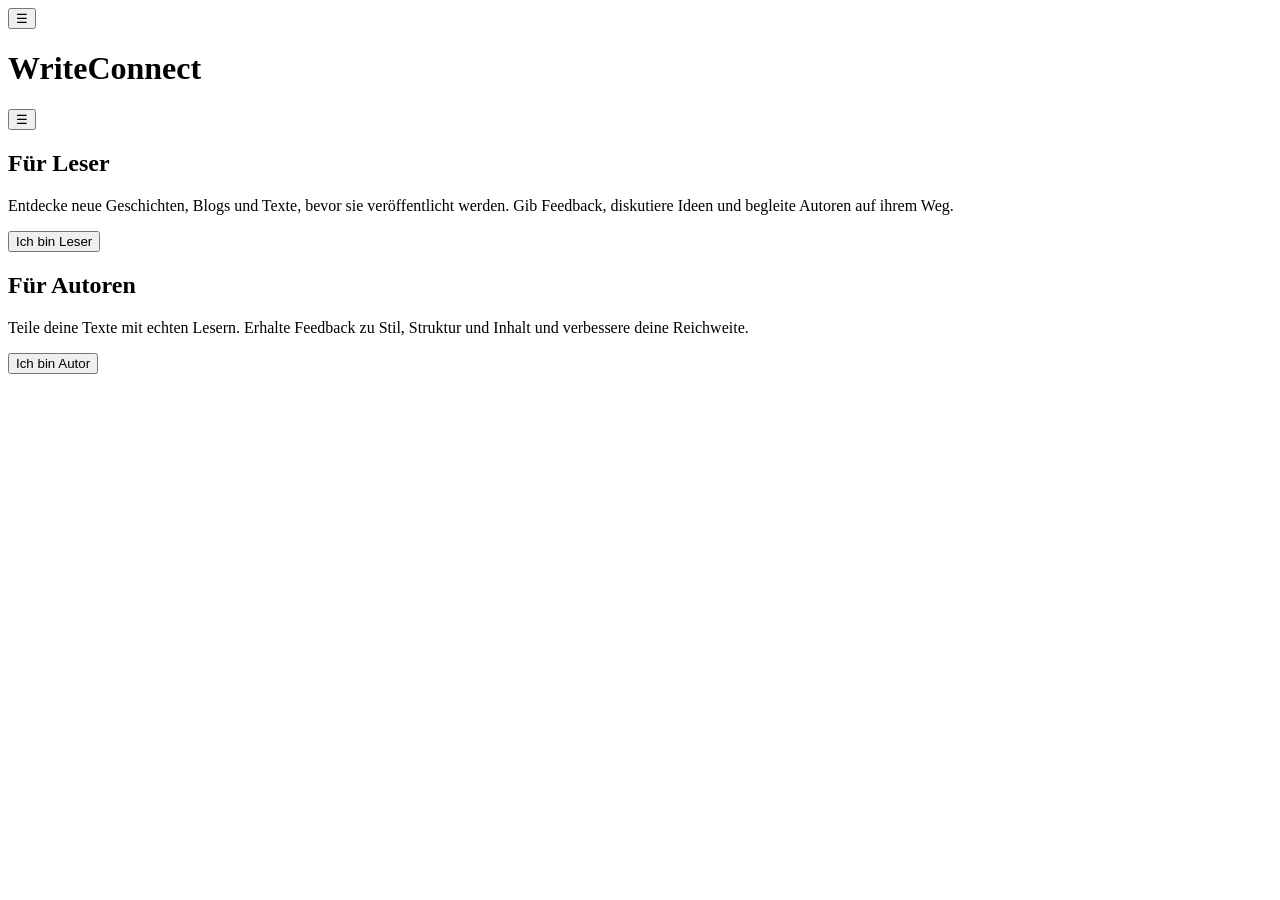
==== index.html @ 09075185 "Create index.html" ====
<!DOCTYPE html>
<html lang="de">
<head>
  <meta charset="UTF-8">
  <meta name="viewport" content="width=device-width, initial-scale=1.0">
  <title>WriteConnect</title>
  <link rel="stylesheet" href="styles.css">
</head>
<body>

  <!-- Top Bar -->
  <header class="top-bar">
    <button class="menu-btn left">☰</button>
    <h1 class="logo">WriteConnect</h1>
    <button class="menu-btn right">☰</button>
  </header>

  <!-- Main Split Layout -->
  <main class="container">

    <!-- Readers -->
    <section class="side readers">
      <div class="content">
        <h2>Für Leser</h2>
        <p>
          Entdecke neue Geschichten, Blogs und Texte, bevor sie veröffentlicht werden.  
          Gib Feedback, diskutiere Ideen und begleite Autoren auf ihrem Weg.
        </p>
        <button class="cta">Ich bin Leser</button>
      </div>
    </section>

    <!-- Writers -->
    <section class="side writers">
      <div class="content">
        <h2>Für Autoren</h2>
        <p>
          Teile deine Texte mit echten Lesern.  
          Erhalte Feedback zu Stil, Struktur und Inhalt und verbessere deine Reichweite.
        </p>
        <button class="cta">Ich bin Autor</button>
      </div>
    </section>

  </main>

</body>
</html>
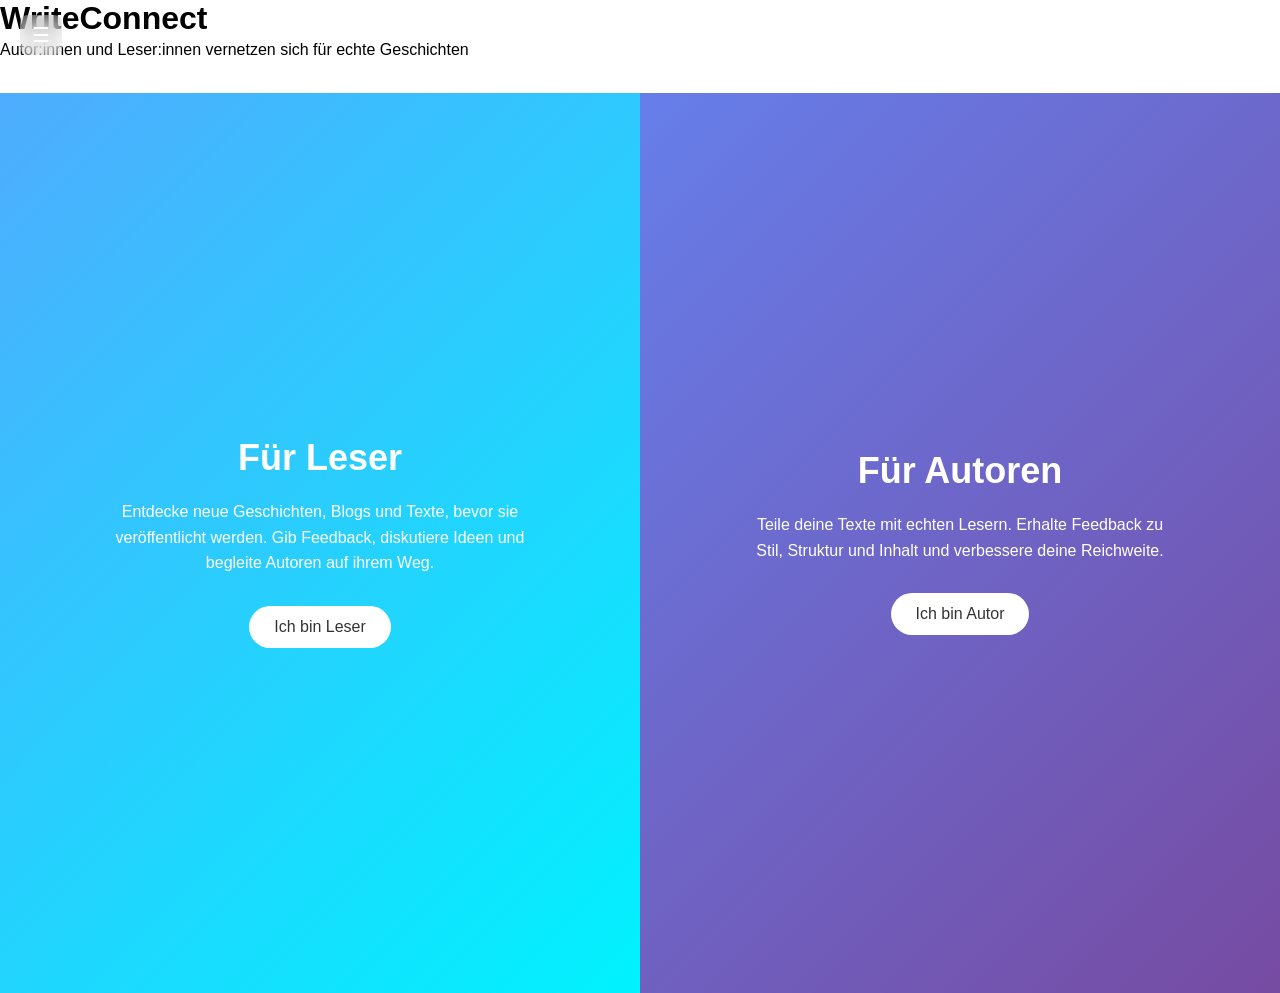
==== commit 37284c84: "Update index.html" ====
--- a/index.html
+++ b/index.html
@@ -8,14 +8,26 @@
 </head>
 <body>
 
-  <!-- Top Bar -->
-  <header class="top-bar">
-    <button class="menu-btn left">☰</button>
-    <h1 class="logo">WriteConnect</h1>
-    <button class="menu-btn right">☰</button>
+  <!-- HERO SECTION -->
+  <header class="hero">
+
+    <div class="overlay"></div>
+
+    <!-- Top Bar -->
+    <div class="top-bar">
+      <button class="menu-btn left">☰</button>
+      <button class="menu-btn right">☰</button>
+    </div>
+
+    <!-- Center Content -->
+    <div class="hero-content">
+      <h1>WriteConnect</h1>
+      <p>Autor:innen und Leser:innen vernetzen sich für echte Geschichten</p>
+    </div>
+
   </header>
 
-  <!-- Main Split Layout -->
+  <!-- MAIN SPLIT SECTION -->
   <main class="container">
 
     <!-- Readers -->
--- a/styles.css
+++ b/styles.css
@@ -0,0 +1,272 @@
+/* Reset */
+* {
+  margin: 0;
+  padding: 0;
+  box-sizing: border-box;
+  font-family: Arial, sans-serif;
+}
+
+/* Body */
+body {
+  height: 100vh;
+  overflow: hidden;
+}
+
+/* Top Bar */
+.top-bar {
+  position: absolute;
+  width: 100%;
+  display: flex;
+  justify-content: space-between;
+  align-items: center;
+  padding: 15px 20px;
+  z-index: 10;
+}
+
+.logo {
+  font-size: 20px;
+  color: white;
+  font-weight: bold;
+}
+
+/* Menu Buttons */
+.menu-btn {
+  background: rgba(255, 255, 255, 0.2);
+  border: none;
+  color: white;
+  font-size: 20px;
+  padding: 8px 12px;
+  border-radius: 8px;
+  cursor: pointer;
+  backdrop-filter: blur(10px);
+}
+
+/* Container */
+.container {
+  display: flex;
+  height: 100vh;
+}
+
+/* Sides */
+.side {
+  flex: 1;
+  display: flex;
+  justify-content: center;
+  align-items: center;
+  text-align: center;
+  padding: 40px;
+  transition: all 0.4s ease;
+}
+
+/* Colors */
+.readers {
+  background: linear-gradient(135deg, #4facfe, #00f2fe);
+  color: white;
+}
+
+.writers {
+  background: linear-gradient(135deg, #667eea, #764ba2);
+  color: white;
+}
+
+/* Content */
+.content {
+  max-width: 420px;
+}
+
+h2 {
+  font-size: 36px;
+  margin-bottom: 20px;
+}
+
+p {
+  font-size: 16px;
+  line-height: 1.6;
+  margin-bottom: 30px;
+}
+
+/* CTA Button */
+.cta {
+  padding: 12px 25px;
+  font-size: 16px;
+  border: none;
+  border-radius: 25px;
+  background: white;
+  color: #333;
+  cursor: pointer;
+  transition: 0.3s;
+}
+
+.cta:hover {
+  transform: scale(1.05);
+}
+
+/* Hover effect desktop */
+.side:hover {
+  flex: 1.2;
+}
+
+/* -------------------- */
+/* 📱 Responsive Design */
+/* -------------------- */
+
+@media (max-width: 900px) {
+  .container {
+    flex-direction: column;
+  }
+
+  .side {
+    height: 50vh;
+  }
+
+  h2 {
+    font-size: 28px;
+  }
+
+  p {
+    font-size: 14px;
+  }
+}
+
+@media (max-width: 500px) {
+  .top-bar {
+    padding: 10px;
+  }
+
+  .logo {
+    font-size: 16px;
+  }
+
+  .menu-btn {
+    font-size: 16px;
+    padding: 6px 10px;
+  }
+
+  .side {
+    padding: 20px;
+  }
+
+  h2 {
+    font-size: 24px;
+  }
+
+  p {
+    font-size: 13px;
+  }
+}
+
+/* ---------------- AUTH PAGE ---------------- */
+
+.auth-body {
+  background: linear-gradient(135deg, #1f1c2c, #928dab);
+  height: 100vh;
+  display: flex;
+  justify-content: center;
+  align-items: center;
+}
+
+.auth-container {
+  background: rgba(255,255,255,0.1);
+  padding: 40px;
+  border-radius: 15px;
+  backdrop-filter: blur(10px);
+  width: 320px;
+  text-align: center;
+  color: white;
+}
+
+.auth-container h1 {
+  margin-bottom: 20px;
+}
+
+.tabs {
+  display: flex;
+  justify-content: space-between;
+  margin-bottom: 20px;
+}
+
+.tabs button {
+  flex: 1;
+  padding: 10px;
+  border: none;
+  cursor: pointer;
+  background: rgba(255,255,255,0.2);
+  color: white;
+}
+
+.box {
+  display: flex;
+  flex-direction: column;
+  gap: 10px;
+}
+
+.box input, .box select {
+  padding: 10px;
+  border: none;
+  border-radius: 8px;
+}
+
+.box button {
+  padding: 10px;
+  border: none;
+  border-radius: 20px;
+  background: white;
+  cursor: pointer;
+}
+
+.hidden {
+  display: none;
+}
+
+
+/* ---------------- DASHBOARD ---------------- */
+
+.dashboard-body {
+  background: #0f172a;
+  color: white;
+  min-height: 100vh;
+}
+
+.dash-header {
+  display: flex;
+  justify-content: space-between;
+  padding: 20px;
+  background: #111827;
+}
+
+.dash-header button {
+  padding: 8px 12px;
+  border: none;
+  border-radius: 8px;
+  cursor: pointer;
+}
+
+.dashboard {
+  padding: 20px;
+}
+
+.card {
+  background: rgba(255,255,255,0.08);
+  padding: 15px;
+  margin-bottom: 15px;
+  border-radius: 10px;
+}
+
+.card input,
+.card textarea,
+.card select {
+  width: 100%;
+  margin: 5px 0;
+  padding: 8px;
+  border-radius: 6px;
+  border: none;
+}
+
+.card textarea {
+  min-height: 100px;
+  resize: vertical;
+}
+
+.hidden {
+  display: none;
+}
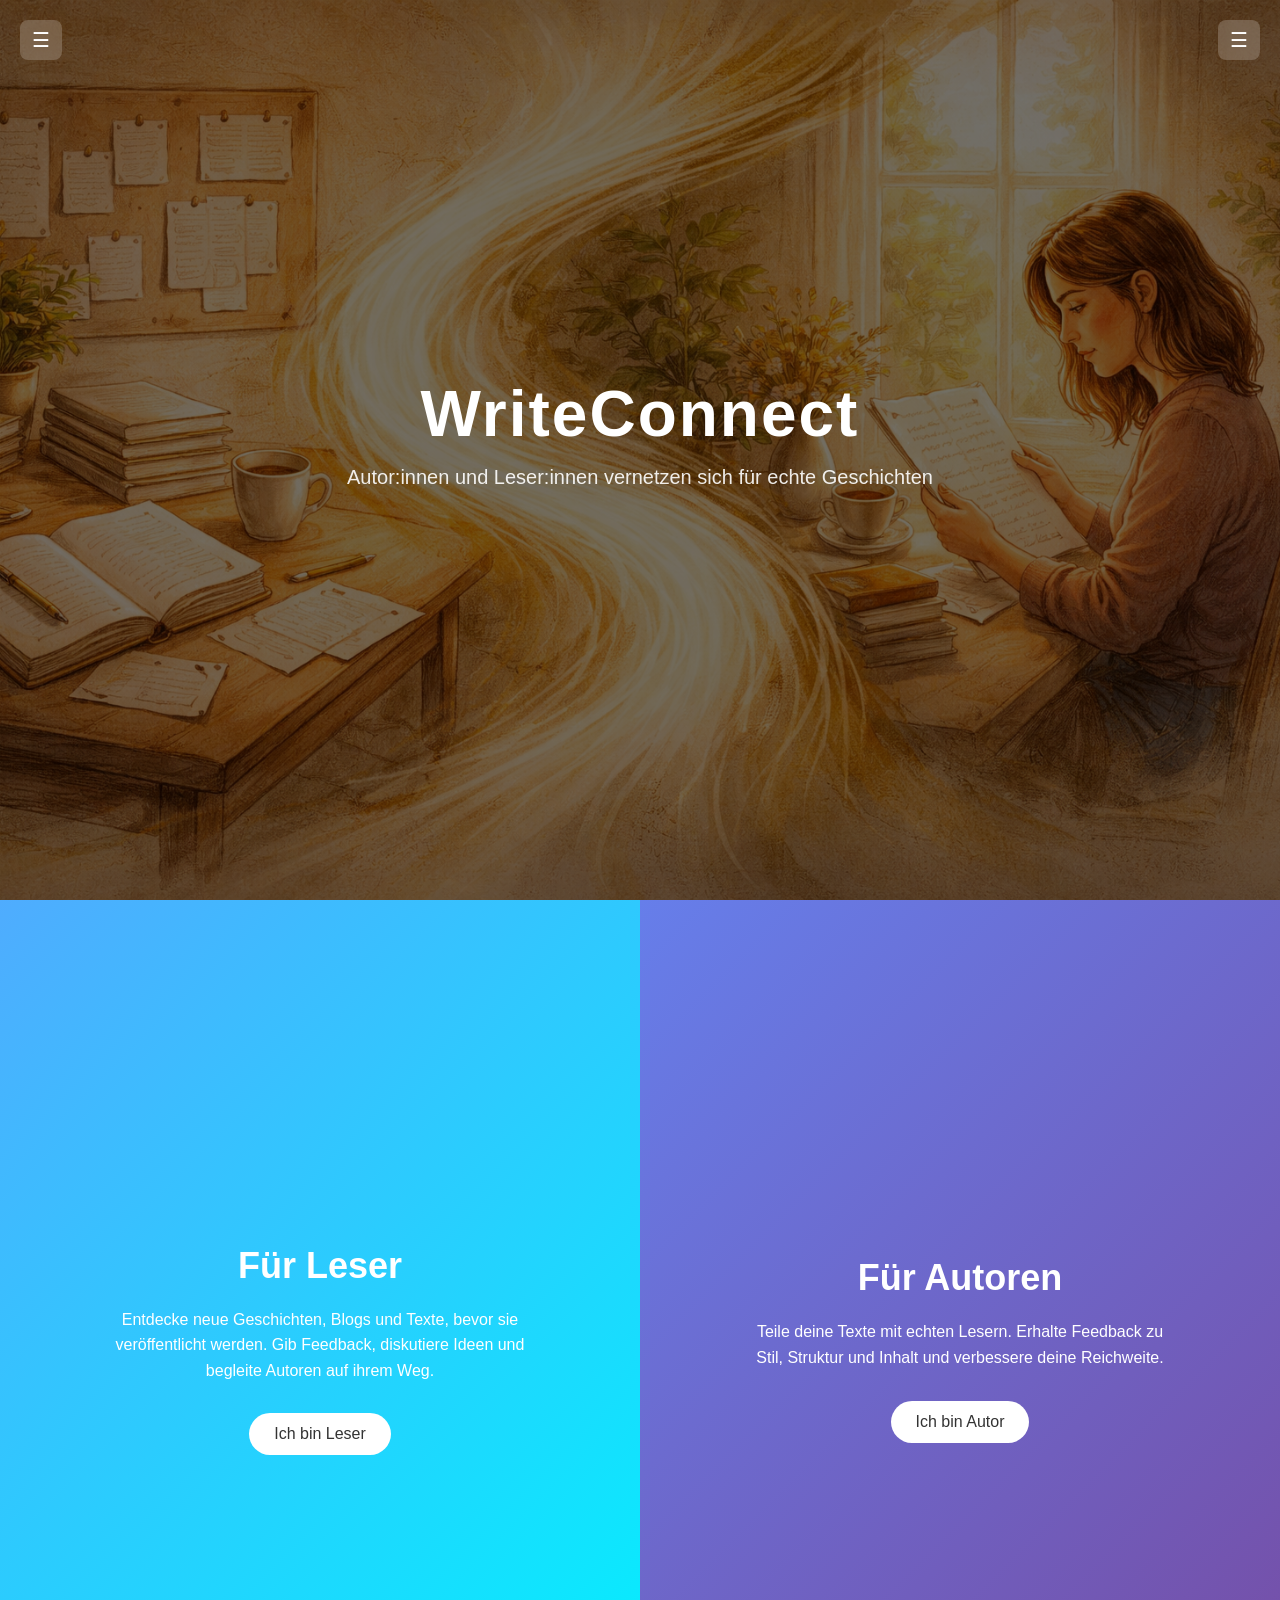
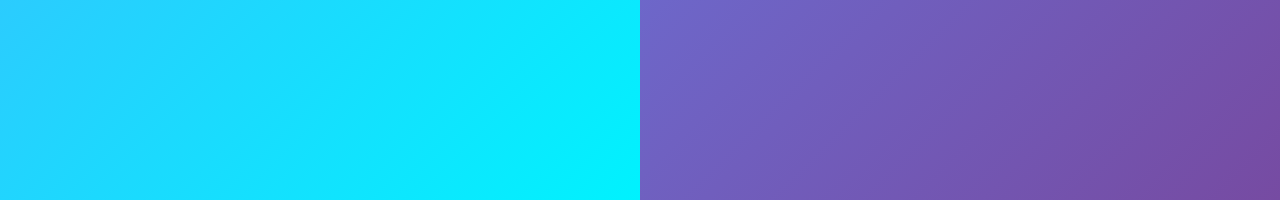
==== commit 7aee455a: "Update index.html" ====
--- a/index.html
+++ b/index.html
@@ -11,18 +11,34 @@
   <!-- HERO SECTION -->
   <header class="hero">
 
+    <!-- Hintergrund-Overlay -->
     <div class="overlay"></div>
 
-    <!-- Top Bar -->
+    <!-- TOP BAR -->
     <div class="top-bar">
+
+      <!-- links -->
       <button class="menu-btn left">☰</button>
+
+      <!-- optional: später Logo oder Login -->
+      <!-- <div class="logo">WriteConnect</div> -->
+
+      <!-- rechts -->
       <button class="menu-btn right">☰</button>
+
     </div>
 
-    <!-- Center Content -->
+    <!-- HERO CONTENT -->
     <div class="hero-content">
       <h1>WriteConnect</h1>
       <p>Autor:innen und Leser:innen vernetzen sich für echte Geschichten</p>
+
+      <!-- optional CTA (empfohlen!) -->
+      <!--
+      <div class="hero-actions">
+        <button class="cta">Jetzt starten</button>
+      </div>
+      -->
     </div>
 
   </header>
@@ -30,7 +46,7 @@
   <!-- MAIN SPLIT SECTION -->
   <main class="container">
 
-    <!-- Readers -->
+    <!-- READERS -->
     <section class="side readers">
       <div class="content">
         <h2>Für Leser</h2>
@@ -42,7 +58,7 @@
       </div>
     </section>
 
-    <!-- Writers -->
+    <!-- WRITERS -->
     <section class="side writers">
       <div class="content">
         <h2>Für Autoren</h2>
--- a/styles.css
+++ b/styles.css
@@ -1,4 +1,3 @@
-/* Reset */
 * {
   margin: 0;
   padding: 0;
@@ -6,23 +5,69 @@
   font-family: Arial, sans-serif;
 }
 
-/* Body */
+/* ---------------- BODY ---------------- */
+
 body {
+  margin: 0;
+  min-height: 100vh;
+  overflow-x: hidden;
+}
+
+/* ---------------- HERO ---------------- */
+
+.hero {
+  position: relative;
   height: 100vh;
-  overflow: hidden;
-}
-
-/* Top Bar */
+  width: 100%;
+  background-image: url("writeconnect.png");
+  background-size: cover;
+  background-position: center;
+  background-repeat: no-repeat;
+  display: flex;
+  justify-content: center;
+  align-items: center;
+  color: white;
+  text-align: center;
+}
+
+/* dunkler Layer */
+.overlay {
+  position: absolute;
+  inset: 0;
+  background: rgba(0,0,0,0.55);
+}
+
+/* Hero Text */
+.hero-content {
+  position: relative;
+  z-index: 2;
+}
+
+.hero-content h1 {
+  font-size: 64px;
+  margin-bottom: 10px;
+  letter-spacing: 2px;
+}
+
+.hero-content p {
+  font-size: 20px;
+  opacity: 0.9;
+}
+
+/* ---------------- TOP BAR ---------------- */
+
 .top-bar {
   position: absolute;
+  top: 0;
   width: 100%;
   display: flex;
   justify-content: space-between;
   align-items: center;
-  padding: 15px 20px;
-  z-index: 10;
-}
-
+  padding: 20px;
+  z-index: 3;
+}
+
+/* Logo (falls genutzt) */
 .logo {
   font-size: 20px;
   color: white;
@@ -41,7 +86,8 @@
   backdrop-filter: blur(10px);
 }
 
-/* Container */
+/* ---------------- MAIN SPLIT ---------------- */
+
 .container {
   display: flex;
   height: 100vh;
@@ -58,7 +104,6 @@
   transition: all 0.4s ease;
 }
 
-/* Colors */
 .readers {
   background: linear-gradient(135deg, #4facfe, #00f2fe);
   color: white;
@@ -69,7 +114,6 @@
   color: white;
 }
 
-/* Content */
 .content {
   max-width: 420px;
 }
@@ -85,7 +129,6 @@
   margin-bottom: 30px;
 }
 
-/* CTA Button */
 .cta {
   padding: 12px 25px;
   font-size: 16px;
@@ -101,65 +144,15 @@
   transform: scale(1.05);
 }
 
-/* Hover effect desktop */
 .side:hover {
   flex: 1.2;
 }
 
-/* -------------------- */
-/* 📱 Responsive Design */
-/* -------------------- */
-
-@media (max-width: 900px) {
-  .container {
-    flex-direction: column;
-  }
-
-  .side {
-    height: 50vh;
-  }
-
-  h2 {
-    font-size: 28px;
-  }
-
-  p {
-    font-size: 14px;
-  }
-}
-
-@media (max-width: 500px) {
-  .top-bar {
-    padding: 10px;
-  }
-
-  .logo {
-    font-size: 16px;
-  }
-
-  .menu-btn {
-    font-size: 16px;
-    padding: 6px 10px;
-  }
-
-  .side {
-    padding: 20px;
-  }
-
-  h2 {
-    font-size: 24px;
-  }
-
-  p {
-    font-size: 13px;
-  }
-}
-
-/* ---------------- AUTH PAGE ---------------- */
+/* ---------------- AUTH ---------------- */
 
 .auth-body {
   background: linear-gradient(135deg, #1f1c2c, #928dab);
-  height: 100vh;
+  min-height: 100vh;
   display: flex;
   justify-content: center;
   align-items: center;
@@ -200,7 +193,8 @@
   gap: 10px;
 }
 
-.box input, .box select {
+.box input,
+.box select {
   padding: 10px;
   border: none;
   border-radius: 8px;
@@ -217,7 +211,6 @@
 .hidden {
   display: none;
 }
-
 
 /* ---------------- DASHBOARD ---------------- */
 
@@ -267,6 +260,45 @@
   resize: vertical;
 }
 
-.hidden {
-  display: none;
-}
+/* ---------------- RESPONSIVE ---------------- */
+
+@media (max-width: 900px) {
+  .container {
+    flex-direction: column;
+  }
+
+  .side {
+    height: 50vh;
+  }
+
+  .hero-content h1 {
+    font-size: 40px;
+  }
+
+  .hero-content p {
+    font-size: 16px;
+  }
+}
+
+@media (max-width: 500px) {
+  .top-bar {
+    padding: 10px;
+  }
+
+  .menu-btn {
+    font-size: 16px;
+    padding: 6px 10px;
+  }
+
+  .side {
+    padding: 20px;
+  }
+
+  h2 {
+    font-size: 24px;
+  }
+
+  p {
+    font-size: 13px;
+  }
+}
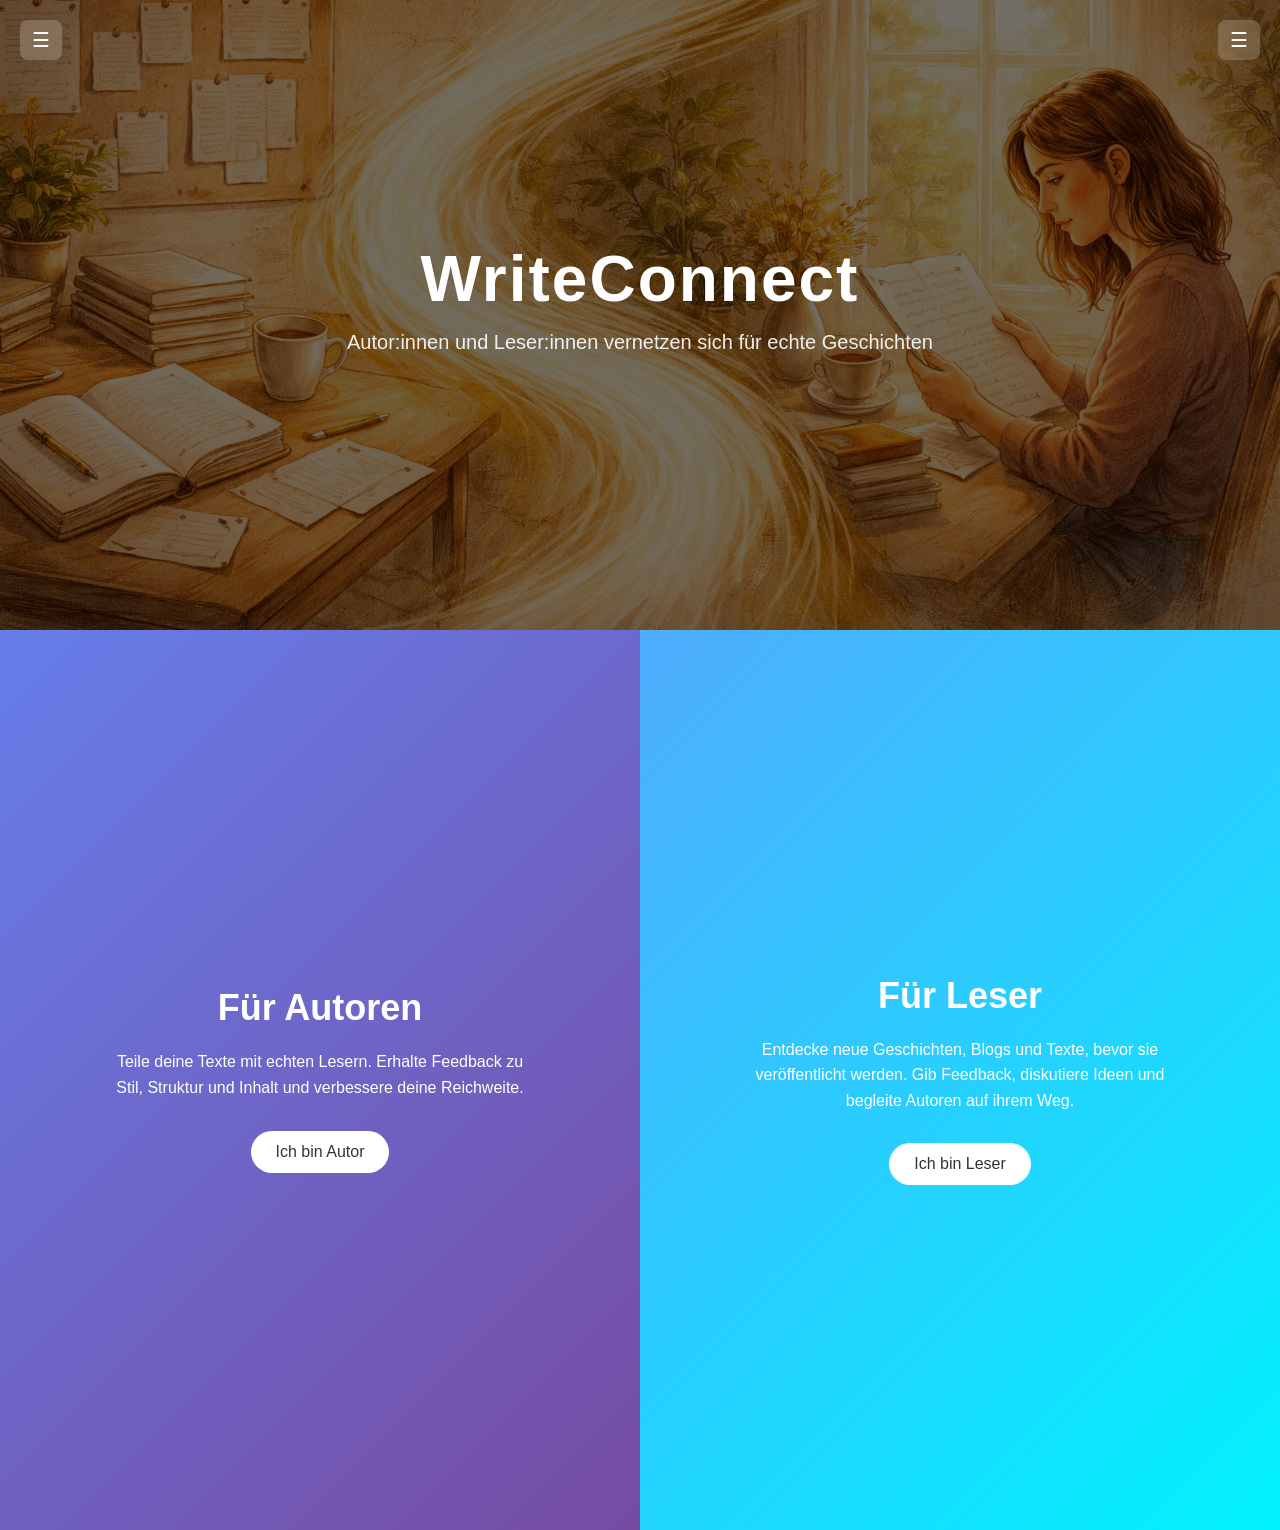
==== commit 55e9efbc: "Update index.html" ====
--- a/index.html
+++ b/index.html
@@ -46,7 +46,21 @@
   <!-- MAIN SPLIT SECTION -->
   <main class="container">
 
-    <!-- READERS -->
+   
+
+  <!-- WRITERS -->
+    <section class="side writers">
+      <div class="content">
+        <h2>Für Autoren</h2>
+        <p>
+          Teile deine Texte mit echten Lesern.  
+          Erhalte Feedback zu Stil, Struktur und Inhalt und verbessere deine Reichweite.
+        </p>
+        <button class="cta">Ich bin Autor</button>
+      </div>
+    </section>
+
+     <!-- READERS -->
     <section class="side readers">
       <div class="content">
         <h2>Für Leser</h2>
@@ -58,18 +72,6 @@
       </div>
     </section>
 
-    <!-- WRITERS -->
-    <section class="side writers">
-      <div class="content">
-        <h2>Für Autoren</h2>
-        <p>
-          Teile deine Texte mit echten Lesern.  
-          Erhalte Feedback zu Stil, Struktur und Inhalt und verbessere deine Reichweite.
-        </p>
-        <button class="cta">Ich bin Autor</button>
-      </div>
-    </section>
-
   </main>
 
 </body>
--- a/styles.css
+++ b/styles.css
@@ -17,7 +17,8 @@
 
 .hero {
   position: relative;
-  height: 100vh;
+  height: 70vh;
+  min-height: 500px;
   width: 100%;
   background-image: url("writeconnect.png");
   background-size: cover;
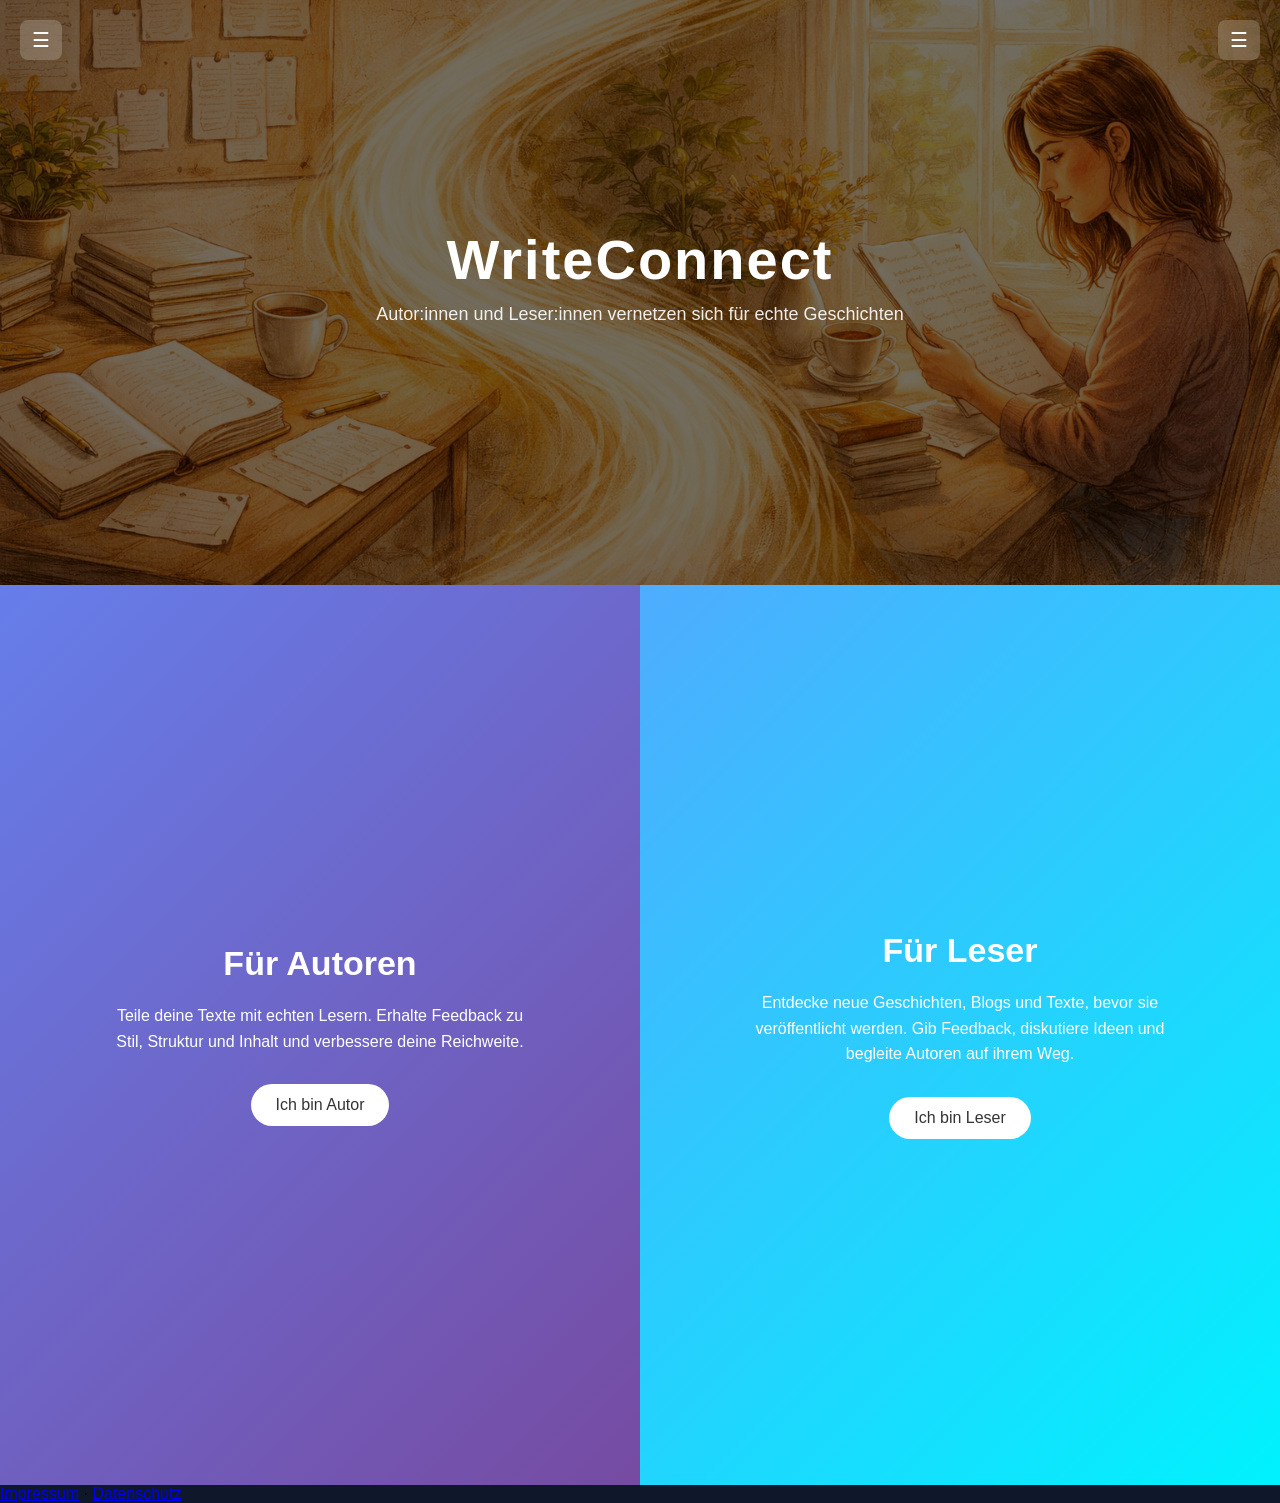
==== commit 8227ea63: "Update index.html" ====
--- a/index.html
+++ b/index.html
@@ -17,13 +17,11 @@
     <!-- TOP BAR -->
     <div class="top-bar">
 
-      <!-- links -->
       <button class="menu-btn left">☰</button>
 
-      <!-- optional: später Logo oder Login -->
+      <!-- optional Logo -->
       <!-- <div class="logo">WriteConnect</div> -->
 
-      <!-- rechts -->
       <button class="menu-btn right">☰</button>
 
     </div>
@@ -32,13 +30,6 @@
     <div class="hero-content">
       <h1>WriteConnect</h1>
       <p>Autor:innen und Leser:innen vernetzen sich für echte Geschichten</p>
-
-      <!-- optional CTA (empfohlen!) -->
-      <!--
-      <div class="hero-actions">
-        <button class="cta">Jetzt starten</button>
-      </div>
-      -->
     </div>
 
   </header>
@@ -46,9 +37,7 @@
   <!-- MAIN SPLIT SECTION -->
   <main class="container">
 
-   
-
-  <!-- WRITERS -->
+    <!-- AUTHORS -->
     <section class="side writers">
       <div class="content">
         <h2>Für Autoren</h2>
@@ -60,7 +49,7 @@
       </div>
     </section>
 
-     <!-- READERS -->
+    <!-- READERS -->
     <section class="side readers">
       <div class="content">
         <h2>Für Leser</h2>
@@ -74,5 +63,12 @@
 
   </main>
 
+  <!-- FOOTER -->
+  <footer class="footer">
+    <a href="impressum.html">Impressum</a>
+    <span>·</span>
+    <a href="datenschutz.html">Datenschutz</a>
+  </footer>
+
 </body>
 </html>
--- a/styles.css
+++ b/styles.css
@@ -11,14 +11,15 @@
   margin: 0;
   min-height: 100vh;
   overflow-x: hidden;
+  background: #0f172a;
 }
 
 /* ---------------- HERO ---------------- */
 
 .hero {
   position: relative;
-  height: 70vh;
-  min-height: 500px;
+  height: 65vh;
+  min-height: 480px;
   width: 100%;
   background-image: url("writeconnect.png");
   background-size: cover;
@@ -42,17 +43,20 @@
 .hero-content {
   position: relative;
   z-index: 2;
+  max-width: 900px;
+  padding: 0 20px;
 }
 
 .hero-content h1 {
-  font-size: 64px;
+  font-size: 56px;
   margin-bottom: 10px;
   letter-spacing: 2px;
 }
 
 .hero-content p {
-  font-size: 20px;
+  font-size: 18px;
   opacity: 0.9;
+  line-height: 1.4;
 }
 
 /* ---------------- TOP BAR ---------------- */
@@ -68,7 +72,6 @@
   z-index: 3;
 }
 
-/* Logo (falls genutzt) */
 .logo {
   font-size: 20px;
   color: white;
@@ -91,10 +94,9 @@
 
 .container {
   display: flex;
-  height: 100vh;
-}
-
-/* Sides */
+  min-height: 100vh;
+}
+
 .side {
   flex: 1;
   display: flex;
@@ -102,7 +104,7 @@
   align-items: center;
   text-align: center;
   padding: 40px;
-  transition: all 0.4s ease;
+  transition: all 0.35s ease;
 }
 
 .readers {
@@ -120,7 +122,7 @@
 }
 
 h2 {
-  font-size: 36px;
+  font-size: 34px;
   margin-bottom: 20px;
 }
 
@@ -138,7 +140,7 @@
   background: white;
   color: #333;
   cursor: pointer;
-  transition: 0.3s;
+  transition: 0.25s;
 }
 
 .cta:hover {
@@ -146,7 +148,7 @@
 }
 
 .side:hover {
-  flex: 1.2;
+  flex: 1.15;
 }
 
 /* ---------------- AUTH ---------------- */
@@ -269,7 +271,7 @@
   }
 
   .side {
-    height: 50vh;
+    min-height: 50vh;
   }
 
   .hero-content h1 {
